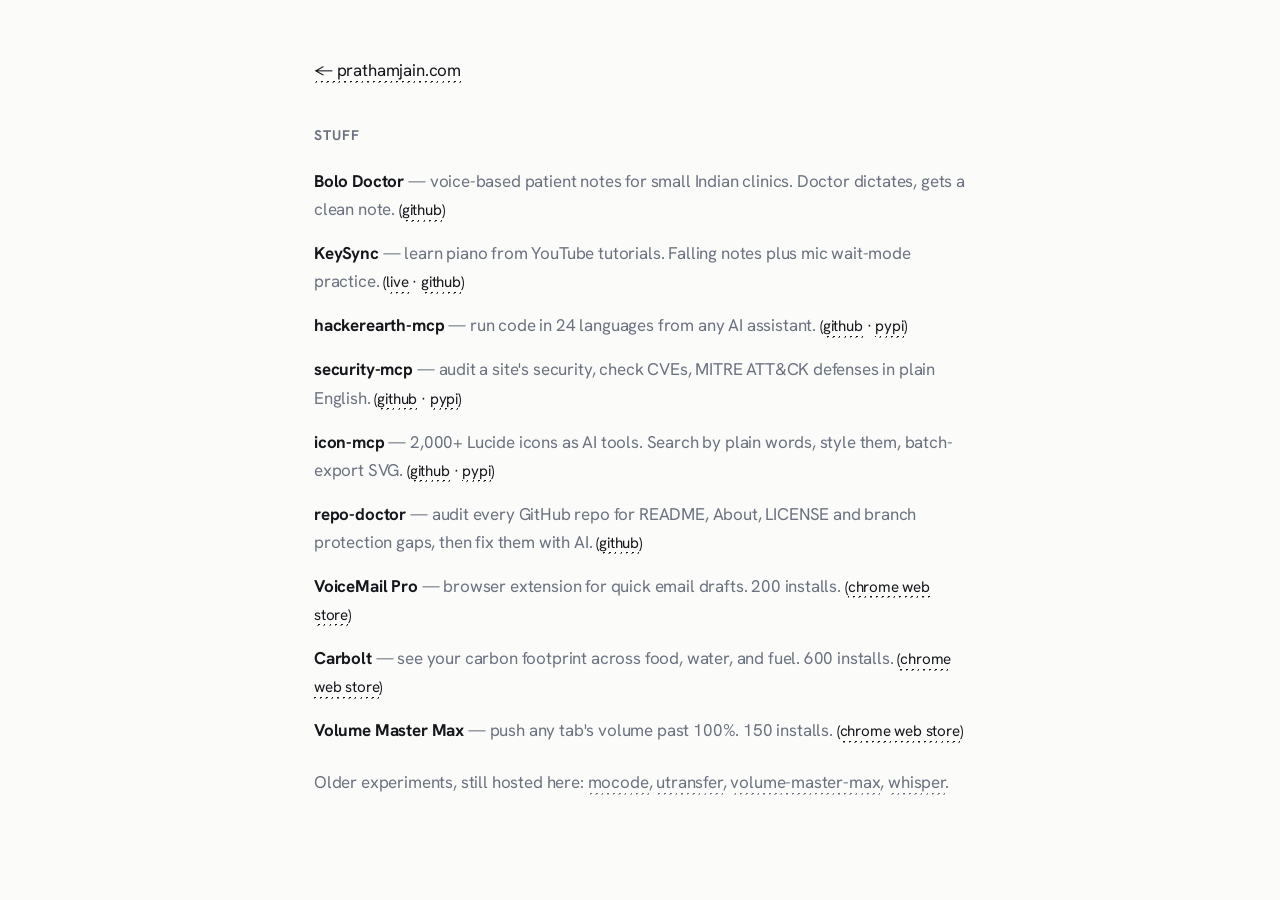
==== projects/index.html @ 096880b2 "top 4 on front page, full list at /projects/" ====
<!DOCTYPE html>
<html lang="en">
<head>
  <meta charset="UTF-8">
  <meta name="viewport" content="width=device-width, initial-scale=1.0">
  <title>Stuff — Pratham Jain</title>
  <meta name="description" content="Everything Pratham Jain has built and shipped.">
  <link rel="icon" type="image/png" sizes="32x32" href="../assets/favicon-32.png">
  <link rel="icon" type="image/png" sizes="16x16" href="../assets/favicon-16.png">
  <link rel="preconnect" href="https://fonts.googleapis.com">
  <link rel="preconnect" href="https://fonts.gstatic.com" crossorigin>
  <link href="https://fonts.googleapis.com/css2?family=Hanken+Grotesk:wght@400;500;600;700;800&display=swap" rel="stylesheet">
  <link rel="stylesheet" href="../styles.css?v=9109211">
</head>
<body>
  <main style="max-width: 700px; margin: 0 auto; padding: 3.5rem 1.5rem 5rem;">
    <p style="margin: 0 0 2.5rem;"><a class="hash-link" href="https://prathamjain.com">← prathamjain.com</a></p>
    <h2 class="section-label">Stuff</h2>
    <div class="stuff-list">
      <p><a class="row-link" href="bolo-doctor/"><strong>Bolo Doctor</strong></a> <span class="dash">—</span> <span class="muted">voice-based patient notes for small Indian clinics. Doctor dictates, gets a clean note.</span> <span class="sub-links">(<a class="hash-link" href="https://github.com/pratham-jain33/Bolo">github</a>)</span></p>
      <p><a class="row-link" href="keysync/"><strong>KeySync</strong></a> <span class="dash">—</span> <span class="muted">learn piano from YouTube tutorials. Falling notes plus mic wait-mode practice.</span> <span class="sub-links">(<a class="hash-link" href="https://keysync-23c2.onrender.com">live</a> · <a class="hash-link" href="https://github.com/pratham-jain33/keysync">github</a>)</span></p>
      <p><a class="row-link" href="hackerearth-mcp/"><strong>hackerearth-mcp</strong></a> <span class="dash">—</span> <span class="muted">run code in 24 languages from any AI assistant.</span> <span class="sub-links">(<a class="hash-link" href="https://github.com/pratham-jain33/hackerearth-mcp">github</a> · <a class="hash-link" href="https://pypi.org/project/hackerearth-mcp/">pypi</a>)</span></p>
      <p><a class="row-link" href="security-mcp/"><strong>security-mcp</strong></a> <span class="dash">—</span> <span class="muted">audit a site's security, check CVEs, MITRE ATT&amp;CK defenses in plain English.</span> <span class="sub-links">(<a class="hash-link" href="https://github.com/pratham-jain33/security-mcp">github</a> · <a class="hash-link" href="https://pypi.org/project/security-mcp/">pypi</a>)</span></p>
      <p><a class="row-link" href="icon-mcp/"><strong>icon-mcp</strong></a> <span class="dash">—</span> <span class="muted">2,000+ Lucide icons as AI tools. Search by plain words, style them, batch-export SVG.</span> <span class="sub-links">(<a class="hash-link" href="https://github.com/pratham-jain33/icon-mcp">github</a> · <a class="hash-link" href="https://pypi.org/project/icon-mcp/">pypi</a>)</span></p>
      <p><a class="row-link" href="repo-doctor/"><strong>repo-doctor</strong></a> <span class="dash">—</span> <span class="muted">audit every GitHub repo for README, About, LICENSE and branch protection gaps, then fix them with AI.</span> <span class="sub-links">(<a class="hash-link" href="https://github.com/pratham-jain33/repo-doctor">github</a>)</span></p>
      <p><a class="row-link" href="voicemail-pro/"><strong>VoiceMail Pro</strong></a> <span class="dash">—</span> <span class="muted">browser extension for quick email drafts. 200 installs.</span> <span class="sub-links">(<a class="hash-link" href="https://chromewebstore.google.com/detail/gcoknlfchabjbiopdjkofamnbhelnokj">chrome web store</a>)</span></p>
      <p><a class="row-link" href="carbolt/"><strong>Carbolt</strong></a> <span class="dash">—</span> <span class="muted">see your carbon footprint across food, water, and fuel. 600 installs.</span> <span class="sub-links">(<a class="hash-link" href="https://chromewebstore.google.com/detail/nihkkhefdoijdmghbmdfmfghnmnenofp">chrome web store</a>)</span></p>
      <p><a class="row-link" href="https://chromewebstore.google.com/detail/nbcibclokfikemjgglglkipbofbfklem"><strong>Volume Master Max</strong></a> <span class="dash">—</span> <span class="muted">push any tab's volume past 100%. 150 installs.</span> <span class="sub-links">(<a class="hash-link" href="https://chromewebstore.google.com/detail/nbcibclokfikemjgglglkipbofbfklem">chrome web store</a>)</span></p>
      <p class="older">Older experiments, still hosted here:
        <a class="hash-link" href="mocode/">mocode</a>,
        <a class="hash-link" href="utransfer/">utransfer</a>,
        <a class="hash-link" href="volume-master-max/">volume-master-max</a>,
        <a class="hash-link" href="whisper/">whisper</a>.
      </p>
    </div>
  </main>
</body>
</html>
---- styles.css ----
/* Pratham Jain — dhravya.dev-inspired design system */
:root {
  --bg: #fbfbf9;
  --ink: #15171c;
  --muted: #6b7280;
  --hairline: #ececea;
  --accent: #2f6bff;
  --accent-soft: rgba(47, 107, 255, 0.07);
  --card: #ffffff;
}

* { box-sizing: border-box; }

html {
  scroll-behavior: smooth;
  -webkit-text-size-adjust: 100%;
}

body {
  margin: 0;
  background: var(--bg);
  color: var(--ink);
  font-family: "Hanken Grotesk", -apple-system, BlinkMacSystemFont, "Segoe UI", sans-serif;
  font-size: 1.0625rem;
  line-height: 1.65;
  letter-spacing: -0.01em;
  -webkit-font-smoothing: antialiased;
  text-rendering: optimizeLegibility;
}

/* ---- film grain ---- */
.grain {
  position: fixed;
  inset: 0;
  z-index: 60;
  pointer-events: none;
  opacity: 0.05;
  background-image: url("data:image/svg+xml,%3Csvg xmlns='http://www.w3.org/2000/svg' width='160' height='160'%3E%3Cfilter id='n'%3E%3CfeTurbulence type='fractalNoise' baseFrequency='0.9' numOctaves='2'/%3E%3C/filter%3E%3Crect width='160' height='160' filter='url(%23n)' opacity='1'/%3E%3C/svg%3E");
}

/* ---- custom cursor: hide native on fine pointers ---- */
@media (pointer: fine) {
  body, body a, body button, body input, body textarea, body canvas {
    cursor: none;
  }
}
.cursor-arrow, .cursor-ring {
  position: fixed;
  top: 0; left: 0;
  z-index: 100;
  pointer-events: none;
  display: none;
}
@media (pointer: fine) {
  .cursor-arrow, .cursor-ring { display: block; }
}
.cursor-arrow {
  transform: translate(-2px, -2px);
  filter: drop-shadow(0 1px 2px rgba(21, 23, 28, 0.25));
  transition: opacity 0.15s ease;
}
.cursor-ring {
  width: 38px; height: 38px;
  border: 2px solid var(--accent);
  border-radius: 50%;
  opacity: 0;
  transform: translate(-50%, -50%) scale(0.6);
  transition: opacity 0.18s ease, transform 0.28s cubic-bezier(0.34, 1.56, 0.64, 1);
}
body.cursor-hover .cursor-arrow { opacity: 0; }
body.cursor-hover .cursor-ring {
  opacity: 1;
  transform: translate(-50%, -50%) scale(1);
  animation: ring-pulse 1.6s ease-in-out infinite;
}
@keyframes ring-pulse {
  0%, 100% { box-shadow: 0 0 0 0 rgba(47, 107, 255, 0.25); }
  50% { box-shadow: 0 0 0 8px rgba(47, 107, 255, 0); }
}
@media (prefers-reduced-motion: reduce) {
  body.cursor-hover .cursor-ring { animation: none; }
}

/* ---- sidebar ---- */
.sidebar {
  position: fixed;
  top: 0; left: 0; bottom: 0;
  width: 168px;
  border-right: 1px solid var(--hairline);
  padding: 2.5rem 0.9rem;
  background: var(--bg);
  z-index: 40;
}
.sidebar nav {
  display: flex;
  flex-direction: column;
  gap: 0.15rem;
}
.nav-item {
  display: flex;
  align-items: center;
  justify-content: space-between;
  gap: 0.6rem;
  padding: 0.55rem 0.7rem;
  border-radius: 10px;
  color: var(--ink);
  text-decoration: none;
  font-size: 0.92rem;
  font-weight: 500;
  transition: background 0.15s ease, color 0.15s ease, transform 0.1s ease;
}
.nav-item svg {
  width: 20px; height: 20px;
  flex-shrink: 0;
  opacity: 0.75;
}
.nav-item:hover { background: var(--accent-soft); }
.nav-item:active { transform: scale(0.96); }
.nav-item.active { color: var(--accent); }
.nav-item.active svg { opacity: 1; }

/* ---- main column ---- */
.content {
  margin-left: 168px;
  max-width: 700px;
  padding: 4.5rem 2rem 5rem;
}

/* ---- hero ---- */
.name-label {
  margin: 0 0 0.75rem;
  color: var(--muted);
  font-size: 1rem;
  font-weight: 500;
}
h1 {
  margin: 0 0 1.25rem;
  font-size: clamp(2.25rem, 5vw, 3rem);
  font-weight: 800;
  letter-spacing: -0.03em;
  line-height: 1.08;
}
.grad {
  background: linear-gradient(100deg, var(--accent), #8b5cf6, var(--accent));
  background-size: 200% auto;
  -webkit-background-clip: text;
  background-clip: text;
  color: transparent;
  animation: grad-pan 7s linear infinite;
}
@keyframes grad-pan {
  to { background-position: 200% center; }
}
@media (prefers-reduced-motion: reduce) {
  .grad { animation: none; }
}
.intro {
  margin: 0 0 1.5rem;
  font-size: 1.1rem;
  max-width: 34rem;
}
.socials {
  display: flex;
  gap: 1.1rem;
  align-items: center;
  margin-bottom: 3rem;
}
.socials a {
  color: var(--muted);
  display: inline-flex;
  transition: color 0.15s ease, transform 0.15s ease;
}
.socials a:hover { color: var(--accent); transform: translateY(-1px); }
.socials svg { width: 21px; height: 21px; }

/* ---- link treatments ---- */
/* body links: diagonal dashed hash-mark underline */
.hash-link {
  color: inherit;
  text-decoration: none;
  background-image: repeating-linear-gradient(-60deg, currentColor 0 1.5px, transparent 1.5px 5px);
  background-size: 100% 1.5px;
  background-repeat: no-repeat;
  background-position: 0 calc(100% - 1px);
  padding-bottom: 2px;
  transition: color 0.15s ease;
}
.hash-link:hover { color: var(--accent); }
/* row links: wipe-in blue underline */
.row-link {
  position: relative;
  color: var(--ink);
  text-decoration: none;
  transition: color 0.18s ease;
}
.row-link::after {
  content: "";
  position: absolute;
  left: 0; bottom: -2px;
  height: 2px; width: 100%;
  background: var(--accent);
  transform: scaleX(0);
  transform-origin: left;
  transition: transform 0.25s ease;
}
.row-link:hover { color: var(--accent); }
.row-link:hover::after { transform: scaleX(1); }
.row-link strong { font-weight: 700; }

/* ---- story bullets ---- */
.story {
  list-style: none;
  margin: 0 0 3.5rem;
  padding: 0;
}
.story li {
  position: relative;
  padding-left: 1.4rem;
  margin-bottom: 1rem;
}
.story li::before {
  content: "•";
  position: absolute;
  left: 0.35rem;
  color: var(--muted);
}

/* ---- sections ---- */
.section { margin-bottom: 3.5rem; }
.section-label {
  margin: 0 0 1.25rem;
  font-size: 0.875rem;
  font-weight: 700;
  text-transform: uppercase;
  letter-spacing: 0.08em;
  color: var(--muted);
}
.writing-note { margin: 0; }
.stuff-list p { margin: 0 0 1rem; }
.stuff-list .dash { color: var(--muted); }
.stuff-list .muted { color: var(--muted); }
.stuff-list .sub-links { font-size: 0.95rem; }
.stuff-list .older { margin-top: 1.5rem; color: var(--muted); }

/* ---- contribution graph ---- */
.contrib-card {
  background: var(--card);
  border: 1px solid var(--hairline);
  border-radius: 12px;
  padding: 1rem 1rem 0.5rem;
  overflow-x: auto;
}
.contrib-card img {
  display: block;
  min-width: 620px;
  width: 100%;
  height: auto;
}
.caption {
  margin: 0.6rem 0 0;
  color: var(--muted);
  font-size: 0.95rem;
}

/* ---- guestbook ---- */
.gb-form {
  display: flex;
  flex-direction: column;
  gap: 0.7rem;
  max-width: 30rem;
  margin: 1.25rem 0 2rem;
}
#gb-canvas {
  width: 100%;
  aspect-ratio: 3 / 1;
  border: 1px dashed var(--hairline);
  border-radius: 12px;
  background: var(--card);
  touch-action: none;
  user-select: none;
  -webkit-user-select: none;
}
#gb-canvas:focus {
  outline: 2px solid var(--accent);
  outline-offset: -1px;
}
.gb-form-row {
  display: flex;
  gap: 0.6rem;
  align-items: stretch;
}
.gb-form-row input {
  flex: 1;
  min-width: 0;
  font: inherit;
  letter-spacing: inherit;
  padding: 0.65rem 0.8rem;
  border: 1px solid var(--hairline);
  border-radius: 10px;
  background: var(--card);
  color: var(--ink);
}
.gb-form-row input:focus {
  outline: 2px solid var(--accent);
  outline-offset: -1px;
  border-color: var(--accent);
}
.gb-form button {
  font: inherit;
  font-weight: 600;
  padding: 0.6rem 1.2rem;
  border: none;
  border-radius: 10px;
  background: var(--accent);
  color: #fff;
  transition: transform 0.1s ease, opacity 0.15s ease;
  white-space: nowrap;
}
.gb-form button:hover { opacity: 0.92; }
.gb-form button:active { transform: scale(0.97); }
.gb-form button:disabled { opacity: 0.55; }
.gb-btn-ghost {
  background: transparent !important;
  color: var(--muted) !important;
  border: 1px solid var(--hairline) !important;
}
.gb-status {
  margin: 0;
  min-height: 1.4em;
  font-size: 0.92rem;
  color: var(--muted);
}
.gb-wall {
  position: relative;
  margin-top: 0.5rem;
}
.gb-sig {
  position: absolute;
  cursor: default;
}
.gb-sig svg {
  display: block;
  width: 100%;
  height: auto;
  overflow: visible;
}
.gb-sig path {
  fill: none;
  stroke: var(--ink);
  stroke-width: 2.6;
  stroke-linecap: round;
  stroke-linejoin: round;
}
.gb-sig:focus {
  outline: 2px dashed var(--accent);
  outline-offset: 4px;
  border-radius: 6px;
}
.gb-legacy {
  border-left: 2px solid var(--hairline);
  padding-left: 0.8rem;
  font-size: 0.9rem;
}
.gb-legacy-name { font-weight: 700; }
.gb-tip {
  position: absolute;
  transform: translate(-50%, -115%);
  padding: 0.35rem 0.7rem;
  border-radius: 999px;
  background: var(--ink);
  color: #fff;
  font-size: 0.82rem;
  font-weight: 600;
  white-space: nowrap;
  pointer-events: none;
  z-index: 5;
}
.gb-empty { color: var(--muted); }

/* ---- footer ---- */
.footer {
  display: flex;
  justify-content: space-between;
  align-items: center;
  flex-wrap: wrap;
  gap: 1rem;
  padding-top: 2rem;
  border-top: 1px solid var(--hairline);
  color: var(--muted);
  font-size: 0.95rem;
}

/* ---- mobile: bottom tab bar ---- */
@media (max-width: 760px) {
  .sidebar {
    top: auto; bottom: 0; left: 0; right: 0;
    width: auto; height: 62px;
    border-right: none;
    border-top: 1px solid var(--hairline);
    padding: 0 0.5rem;
    display: flex;
    align-items: center;
  }
  .sidebar nav {
    flex-direction: row;
    justify-content: space-around;
    width: 100%;
  }
  .nav-item {
    flex-direction: column;
    gap: 0.15rem;
    font-size: 0.68rem;
    padding: 0.4rem 0.6rem;
  }
  .nav-item svg { width: 19px; height: 19px; }
  .content {
    margin-left: 0;
    padding: 2.5rem 1.25rem 6.5rem;
  }
  h1 { font-size: 2.1rem; }
}
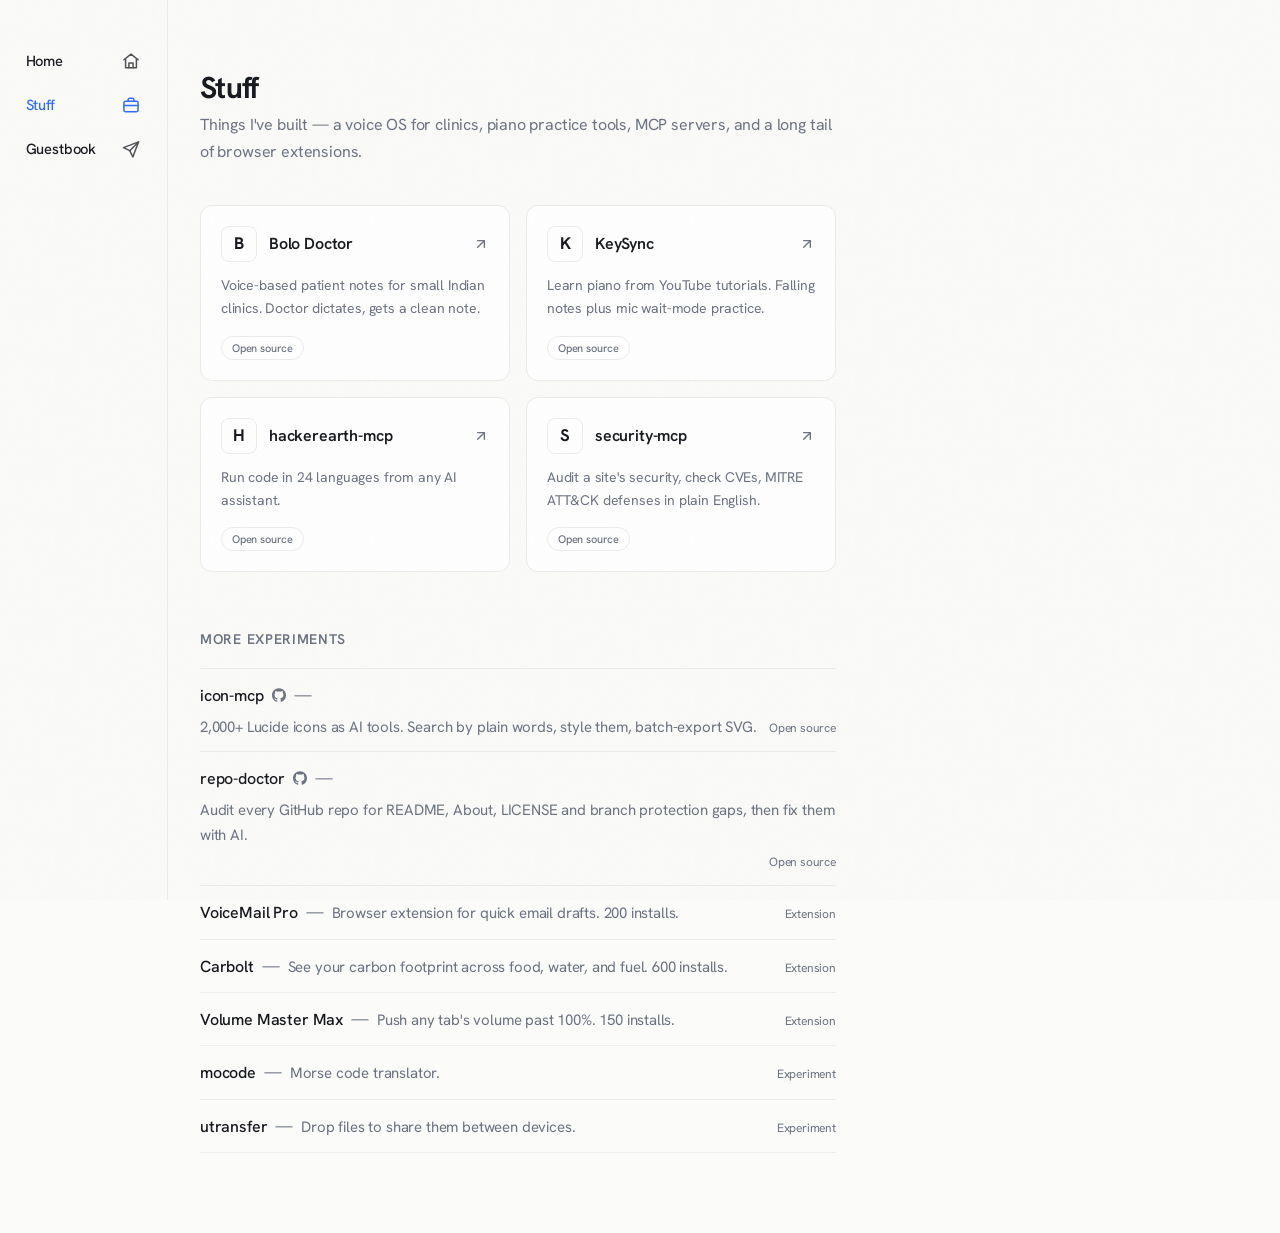
==== commit 183a13b4: "rebuild /projects/ in dhravya.dev/stuff style: featured cards + experiments list + sidebar + cursor" ====
--- a/projects/index.html
+++ b/projects/index.html
@@ -4,35 +4,179 @@
   <meta charset="UTF-8">
   <meta name="viewport" content="width=device-width, initial-scale=1.0">
   <title>Stuff — Pratham Jain</title>
-  <meta name="description" content="Everything Pratham Jain has built and shipped.">
+  <meta name="description" content="Things I've built — a voice OS for clinics, piano practice tools, MCP servers, and a long tail of browser extensions.">
   <link rel="icon" type="image/png" sizes="32x32" href="../assets/favicon-32.png">
   <link rel="icon" type="image/png" sizes="16x16" href="../assets/favicon-16.png">
+  <link rel="apple-touch-icon" href="../assets/apple-touch-icon.png">
   <link rel="preconnect" href="https://fonts.googleapis.com">
   <link rel="preconnect" href="https://fonts.gstatic.com" crossorigin>
   <link href="https://fonts.googleapis.com/css2?family=Hanken+Grotesk:wght@400;500;600;700;800&display=swap" rel="stylesheet">
   <link rel="stylesheet" href="../styles.css?v=9109211">
+  <style>
+    .page-title { font-size: 30px; font-weight: 700; letter-spacing: -0.025em; margin: 0 0 0.5rem; }
+    .page-sub { color: var(--muted); font-size: 1rem; margin: 0 0 2.5rem; }
+    .feat-grid { display: grid; grid-template-columns: 1fr 1fr; gap: 1rem; margin-bottom: 3.5rem; }
+    .feat-card {
+      display: block; text-decoration: none; color: var(--ink);
+      border: 1px solid var(--hairline); border-radius: 12px; padding: 20px;
+      background: var(--card); transition: border-color 0.2s ease;
+    }
+    .feat-card:hover { border-color: var(--accent); }
+    .feat-top { display: flex; align-items: center; gap: 0.75rem; margin-bottom: 0.75rem; }
+    .logo-tile {
+      width: 36px; height: 36px; border-radius: 8px; flex-shrink: 0;
+      border: 1px solid var(--hairline); background: #fff;
+      display: flex; align-items: center; justify-content: center;
+      font-weight: 700; font-size: 1.05rem; color: var(--ink);
+    }
+    .feat-name { font-weight: 600; font-size: 16px; }
+    .feat-arrow { margin-left: auto; width: 16px; height: 16px; color: var(--muted); flex-shrink: 0; transition: color 0.2s ease, transform 0.2s ease; }
+    .feat-card:hover .feat-arrow { color: var(--accent); transform: translate(2px, -2px); }
+    .feat-desc { color: var(--muted); font-size: 14px; line-height: 1.625; margin: 0 0 0.75rem; }
+    .pill {
+      display: inline-block; font-size: 11px; font-weight: 500;
+      padding: 2px 10px; border-radius: 999px;
+      border: 1px solid var(--hairline); color: var(--muted); background: transparent;
+    }
+    .more-label {
+      font-size: 14px; font-weight: 600; text-transform: uppercase;
+      letter-spacing: 0.05em; color: var(--muted); margin: 0 0 1rem;
+    }
+    .exp-row {
+      display: flex; align-items: baseline; flex-wrap: wrap;
+      gap: 0.35rem 0.5rem; padding: 0.75rem 0;
+      border-top: 1px solid var(--hairline);
+    }
+    .exp-row:last-child { border-bottom: 1px solid var(--hairline); }
+    .exp-name { font-weight: 500; font-size: 16px; white-space: nowrap; }
+    .gh-ic { width: 14px; height: 14px; color: var(--muted); flex-shrink: 0; align-self: center; }
+    .exp-dash { color: var(--muted); }
+    .exp-desc { color: var(--muted); font-size: 15px; }
+    .exp-tag { margin-left: auto; font-size: 12px; color: var(--muted); white-space: nowrap; }
+    @media (max-width: 760px) {
+      .feat-grid { grid-template-columns: 1fr; }
+    }
+  </style>
 </head>
 <body>
-  <main style="max-width: 700px; margin: 0 auto; padding: 3.5rem 1.5rem 5rem;">
-    <p style="margin: 0 0 2.5rem;"><a class="hash-link" href="https://prathamjain.com">← prathamjain.com</a></p>
-    <h2 class="section-label">Stuff</h2>
-    <div class="stuff-list">
-      <p><a class="row-link" href="bolo-doctor/"><strong>Bolo Doctor</strong></a> <span class="dash">—</span> <span class="muted">voice-based patient notes for small Indian clinics. Doctor dictates, gets a clean note.</span> <span class="sub-links">(<a class="hash-link" href="https://github.com/pratham-jain33/Bolo">github</a>)</span></p>
-      <p><a class="row-link" href="keysync/"><strong>KeySync</strong></a> <span class="dash">—</span> <span class="muted">learn piano from YouTube tutorials. Falling notes plus mic wait-mode practice.</span> <span class="sub-links">(<a class="hash-link" href="https://keysync-23c2.onrender.com">live</a> · <a class="hash-link" href="https://github.com/pratham-jain33/keysync">github</a>)</span></p>
-      <p><a class="row-link" href="hackerearth-mcp/"><strong>hackerearth-mcp</strong></a> <span class="dash">—</span> <span class="muted">run code in 24 languages from any AI assistant.</span> <span class="sub-links">(<a class="hash-link" href="https://github.com/pratham-jain33/hackerearth-mcp">github</a> · <a class="hash-link" href="https://pypi.org/project/hackerearth-mcp/">pypi</a>)</span></p>
-      <p><a class="row-link" href="security-mcp/"><strong>security-mcp</strong></a> <span class="dash">—</span> <span class="muted">audit a site's security, check CVEs, MITRE ATT&amp;CK defenses in plain English.</span> <span class="sub-links">(<a class="hash-link" href="https://github.com/pratham-jain33/security-mcp">github</a> · <a class="hash-link" href="https://pypi.org/project/security-mcp/">pypi</a>)</span></p>
-      <p><a class="row-link" href="icon-mcp/"><strong>icon-mcp</strong></a> <span class="dash">—</span> <span class="muted">2,000+ Lucide icons as AI tools. Search by plain words, style them, batch-export SVG.</span> <span class="sub-links">(<a class="hash-link" href="https://github.com/pratham-jain33/icon-mcp">github</a> · <a class="hash-link" href="https://pypi.org/project/icon-mcp/">pypi</a>)</span></p>
-      <p><a class="row-link" href="repo-doctor/"><strong>repo-doctor</strong></a> <span class="dash">—</span> <span class="muted">audit every GitHub repo for README, About, LICENSE and branch protection gaps, then fix them with AI.</span> <span class="sub-links">(<a class="hash-link" href="https://github.com/pratham-jain33/repo-doctor">github</a>)</span></p>
-      <p><a class="row-link" href="voicemail-pro/"><strong>VoiceMail Pro</strong></a> <span class="dash">—</span> <span class="muted">browser extension for quick email drafts. 200 installs.</span> <span class="sub-links">(<a class="hash-link" href="https://chromewebstore.google.com/detail/gcoknlfchabjbiopdjkofamnbhelnokj">chrome web store</a>)</span></p>
-      <p><a class="row-link" href="carbolt/"><strong>Carbolt</strong></a> <span class="dash">—</span> <span class="muted">see your carbon footprint across food, water, and fuel. 600 installs.</span> <span class="sub-links">(<a class="hash-link" href="https://chromewebstore.google.com/detail/nihkkhefdoijdmghbmdfmfghnmnenofp">chrome web store</a>)</span></p>
-      <p><a class="row-link" href="https://chromewebstore.google.com/detail/nbcibclokfikemjgglglkipbofbfklem"><strong>Volume Master Max</strong></a> <span class="dash">—</span> <span class="muted">push any tab's volume past 100%. 150 installs.</span> <span class="sub-links">(<a class="hash-link" href="https://chromewebstore.google.com/detail/nbcibclokfikemjgglglkipbofbfklem">chrome web store</a>)</span></p>
-      <p class="older">Older experiments, still hosted here:
-        <a class="hash-link" href="mocode/">mocode</a>,
-        <a class="hash-link" href="utransfer/">utransfer</a>,
-        <a class="hash-link" href="volume-master-max/">volume-master-max</a>,
-        <a class="hash-link" href="whisper/">whisper</a>.
-      </p>
+
+  <div class="grain" aria-hidden="true"></div>
+  <div class="cursor-arrow" aria-hidden="true">
+    <svg width="22" height="22" viewBox="0 0 24 24" fill="none">
+      <path d="M5 3l14 7.5L12.5 12 11 19.5 5 3z" fill="#2f6bff" stroke="#ffffff" stroke-width="1.6" stroke-linejoin="round"/>
+    </svg>
+  </div>
+  <div class="cursor-ring" aria-hidden="true"></div>
+
+  <aside class="sidebar">
+    <nav>
+      <a href="../" class="nav-item">
+        <span>Home</span>
+        <svg viewBox="0 0 24 24" fill="none" stroke="currentColor" stroke-width="1.8" stroke-linecap="round" stroke-linejoin="round"><path d="M3.5 10.5L12 3.8l8.5 6.7"/><path d="M5.5 9.5V20h13V9.5"/><path d="M9.5 20v-5.5h5V20"/></svg>
+      </a>
+      <a href="./" class="nav-item active">
+        <span>Stuff</span>
+        <svg viewBox="0 0 24 24" fill="none" stroke="currentColor" stroke-width="1.8" stroke-linecap="round" stroke-linejoin="round"><rect x="3.5" y="7.5" width="17" height="12.5" rx="2"/><path d="M8.5 7.5V6a2 2 0 012-2h3a2 2 0 012 2v1.5"/><path d="M3.5 12.5h17"/></svg>
+      </a>
+      <a href="../#guestbook" class="nav-item">
+        <span>Guestbook</span>
+        <svg viewBox="0 0 24 24" fill="none" stroke="currentColor" stroke-width="1.8" stroke-linecap="round" stroke-linejoin="round"><path d="M21 3.5L10.5 14"/><path d="M21 3.5l-6.8 18-3.7-7.5L3 10.3z"/></svg>
+      </a>
+    </nav>
+  </aside>
+
+  <main class="content">
+    <h1 class="page-title">Stuff</h1>
+    <p class="page-sub">Things I've built — a voice OS for clinics, piano practice tools, MCP servers, and a long tail of browser extensions.</p>
+
+    <div class="feat-grid">
+      <a class="feat-card" href="bolo-doctor/">
+        <div class="feat-top">
+          <span class="logo-tile">B</span>
+          <span class="feat-name">Bolo Doctor</span>
+          <svg class="feat-arrow" viewBox="0 0 24 24" fill="none" stroke="currentColor" stroke-width="2" stroke-linecap="round" stroke-linejoin="round"><path d="M7 17L17 7"/><path d="M7 7h10v10"/></svg>
+        </div>
+        <p class="feat-desc">Voice-based patient notes for small Indian clinics. Doctor dictates, gets a clean note.</p>
+        <span class="pill">Open source</span>
+      </a>
+      <a class="feat-card" href="keysync/">
+        <div class="feat-top">
+          <span class="logo-tile">K</span>
+          <span class="feat-name">KeySync</span>
+          <svg class="feat-arrow" viewBox="0 0 24 24" fill="none" stroke="currentColor" stroke-width="2" stroke-linecap="round" stroke-linejoin="round"><path d="M7 17L17 7"/><path d="M7 7h10v10"/></svg>
+        </div>
+        <p class="feat-desc">Learn piano from YouTube tutorials. Falling notes plus mic wait-mode practice.</p>
+        <span class="pill">Open source</span>
+      </a>
+      <a class="feat-card" href="hackerearth-mcp/">
+        <div class="feat-top">
+          <span class="logo-tile">H</span>
+          <span class="feat-name">hackerearth-mcp</span>
+          <svg class="feat-arrow" viewBox="0 0 24 24" fill="none" stroke="currentColor" stroke-width="2" stroke-linecap="round" stroke-linejoin="round"><path d="M7 17L17 7"/><path d="M7 7h10v10"/></svg>
+        </div>
+        <p class="feat-desc">Run code in 24 languages from any AI assistant.</p>
+        <span class="pill">Open source</span>
+      </a>
+      <a class="feat-card" href="security-mcp/">
+        <div class="feat-top">
+          <span class="logo-tile">S</span>
+          <span class="feat-name">security-mcp</span>
+          <svg class="feat-arrow" viewBox="0 0 24 24" fill="none" stroke="currentColor" stroke-width="2" stroke-linecap="round" stroke-linejoin="round"><path d="M7 17L17 7"/><path d="M7 7h10v10"/></svg>
+        </div>
+        <p class="feat-desc">Audit a site's security, check CVEs, MITRE ATT&amp;CK defenses in plain English.</p>
+        <span class="pill">Open source</span>
+      </a>
+    </div>
+
+    <h2 class="more-label">More experiments</h2>
+    <div class="exp-list">
+      <div class="exp-row">
+        <a class="row-link exp-name" href="icon-mcp/">icon-mcp</a>
+        <svg class="gh-ic" viewBox="0 0 24 24" fill="currentColor"><path d="M12 .297c-6.63 0-12 5.373-12 12 0 5.303 3.438 9.8 8.205 11.385.6.113.82-.258.82-.577 0-.285-.01-1.04-.015-2.04-3.338.724-4.042-1.61-4.042-1.61C4.422 18.07 3.633 17.7 3.633 17.7c-1.087-.744.084-.729.084-.729 1.205.084 1.838 1.236 1.838 1.236 1.07 1.835 2.809 1.305 3.495.998.108-.776.417-1.305.76-1.605-2.665-.3-5.466-1.332-5.466-5.93 0-1.31.465-2.38 1.235-3.22-.135-.303-.54-1.523.105-3.176 0 0 1.005-.322 3.3 1.23.96-.267 1.98-.399 3-.405 1.02.006 2.04.138 3 .405 2.28-1.552 3.285-1.23 3.285-1.23.645 1.653.24 2.873.12 3.176.765.84 1.23 1.91 1.23 3.22 0 4.61-2.805 5.625-5.475 5.92.42.36.81 1.096.81 2.22 0 1.606-.015 2.896-.015 3.286 0 .315.21.69.825.57C20.565 22.092 24 17.592 24 12.297c0-6.627-5.373-12-12-12"/></svg>
+        <span class="exp-dash">—</span>
+        <span class="exp-desc">2,000+ Lucide icons as AI tools. Search by plain words, style them, batch-export SVG.</span>
+        <span class="exp-tag">Open source</span>
+      </div>
+      <div class="exp-row">
+        <a class="row-link exp-name" href="repo-doctor/">repo-doctor</a>
+        <svg class="gh-ic" viewBox="0 0 24 24" fill="currentColor"><path d="M12 .297c-6.63 0-12 5.373-12 12 0 5.303 3.438 9.8 8.205 11.385.6.113.82-.258.82-.577 0-.285-.01-1.04-.015-2.04-3.338.724-4.042-1.61-4.042-1.61C4.422 18.07 3.633 17.7 3.633 17.7c-1.087-.744.084-.729.084-.729 1.205.084 1.838 1.236 1.838 1.236 1.07 1.835 2.809 1.305 3.495.998.108-.776.417-1.305.76-1.605-2.665-.3-5.466-1.332-5.466-5.93 0-1.31.465-2.38 1.235-3.22-.135-.303-.54-1.523.105-3.176 0 0 1.005-.322 3.3 1.23.96-.267 1.98-.399 3-.405 1.02.006 2.04.138 3 .405 2.28-1.552 3.285-1.23 3.285-1.23.645 1.653.24 2.873.12 3.176.765.84 1.23 1.91 1.23 3.22 0 4.61-2.805 5.625-5.475 5.92.42.36.81 1.096.81 2.22 0 1.606-.015 2.896-.015 3.286 0 .315.21.69.825.57C20.565 22.092 24 17.592 24 12.297c0-6.627-5.373-12-12-12"/></svg>
+        <span class="exp-dash">—</span>
+        <span class="exp-desc">Audit every GitHub repo for README, About, LICENSE and branch protection gaps, then fix them with AI.</span>
+        <span class="exp-tag">Open source</span>
+      </div>
+      <div class="exp-row">
+        <a class="row-link exp-name" href="voicemail-pro/">VoiceMail Pro</a>
+        <span class="exp-dash">—</span>
+        <span class="exp-desc">Browser extension for quick email drafts. 200 installs.</span>
+        <span class="exp-tag">Extension</span>
+      </div>
+      <div class="exp-row">
+        <a class="row-link exp-name" href="carbolt/">Carbolt</a>
+        <span class="exp-dash">—</span>
+        <span class="exp-desc">See your carbon footprint across food, water, and fuel. 600 installs.</span>
+        <span class="exp-tag">Extension</span>
+      </div>
+      <div class="exp-row">
+        <a class="row-link exp-name" href="https://chromewebstore.google.com/detail/nbcibclokfikemjgglglkipbofbfklem">Volume Master Max</a>
+        <span class="exp-dash">—</span>
+        <span class="exp-desc">Push any tab's volume past 100%. 150 installs.</span>
+        <span class="exp-tag">Extension</span>
+      </div>
+      <div class="exp-row">
+        <a class="row-link exp-name" href="mocode/">mocode</a>
+        <span class="exp-dash">—</span>
+        <span class="exp-desc">Morse code translator.</span>
+        <span class="exp-tag">Experiment</span>
+      </div>
+      <div class="exp-row">
+        <a class="row-link exp-name" href="utransfer/">utransfer</a>
+        <span class="exp-dash">—</span>
+        <span class="exp-desc">Drop files to share them between devices.</span>
+        <span class="exp-tag">Experiment</span>
+      </div>
     </div>
   </main>
+
+  <script src="../cursor.js"></script>
 </body>
 </html>
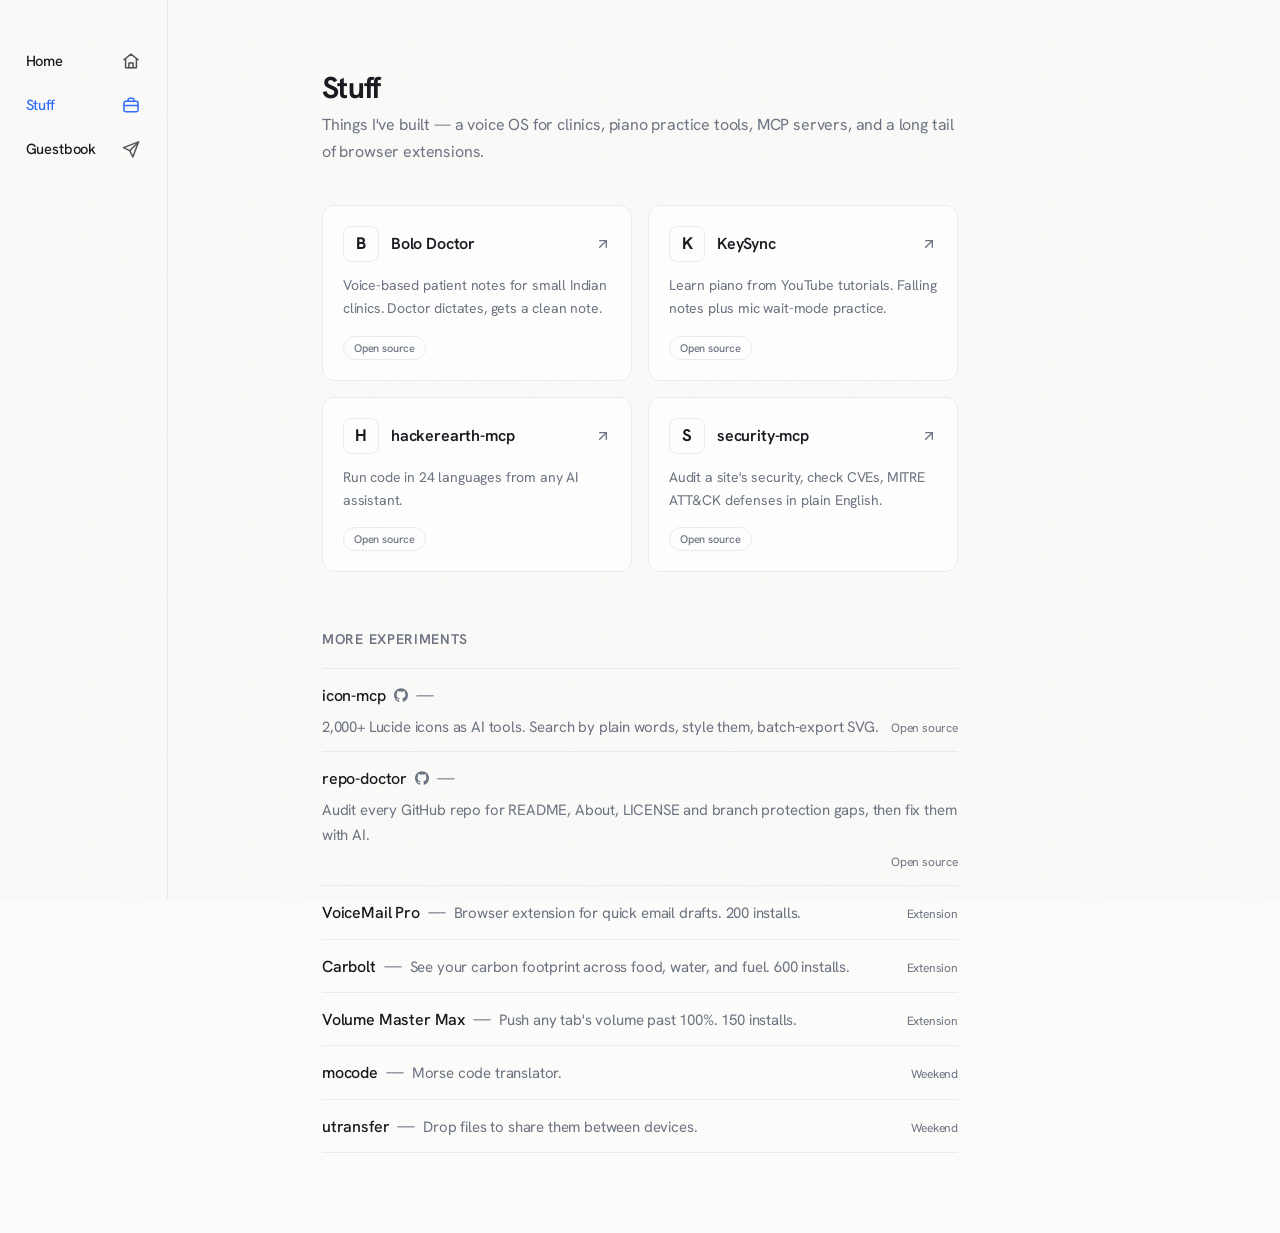
==== commit 0b34cc89: "tag mocode and utransfer as Weekend" ====
--- a/projects/index.html
+++ b/projects/index.html
@@ -11,7 +11,7 @@
   <link rel="preconnect" href="https://fonts.googleapis.com">
   <link rel="preconnect" href="https://fonts.gstatic.com" crossorigin>
   <link href="https://fonts.googleapis.com/css2?family=Hanken+Grotesk:wght@400;500;600;700;800&display=swap" rel="stylesheet">
-  <link rel="stylesheet" href="../styles.css?v=9109211">
+  <link rel="stylesheet" href="../styles.css?v=09892dd">
   <style>
     .page-title { font-size: 30px; font-weight: 700; letter-spacing: -0.025em; margin: 0 0 0.5rem; }
     .page-sub { color: var(--muted); font-size: 1rem; margin: 0 0 2.5rem; }
@@ -166,13 +166,13 @@
         <a class="row-link exp-name" href="mocode/">mocode</a>
         <span class="exp-dash">—</span>
         <span class="exp-desc">Morse code translator.</span>
-        <span class="exp-tag">Experiment</span>
+        <span class="exp-tag">Weekend</span>
       </div>
       <div class="exp-row">
         <a class="row-link exp-name" href="utransfer/">utransfer</a>
         <span class="exp-dash">—</span>
         <span class="exp-desc">Drop files to share them between devices.</span>
-        <span class="exp-tag">Experiment</span>
+        <span class="exp-tag">Weekend</span>
       </div>
     </div>
   </main>
--- a/styles.css
+++ b/styles.css
@@ -119,11 +119,19 @@
 .nav-item.active { color: var(--accent); }
 .nav-item.active svg { opacity: 1; }
 
-/* ---- main column ---- */
+/* ---- main column: centered like dhravya.dev, sidebar stays fixed ---- */
 .content {
-  margin-left: 168px;
+  margin-left: auto;
+  margin-right: auto;
   max-width: 700px;
   padding: 4.5rem 2rem 5rem;
+}
+/* narrower desktop: dock left of the sidebar again so nothing tucks under it */
+@media (max-width: 1100px) {
+  .content {
+    margin-left: 168px;
+    margin-right: 0;
+  }
 }
 
 /* ---- hero ---- */
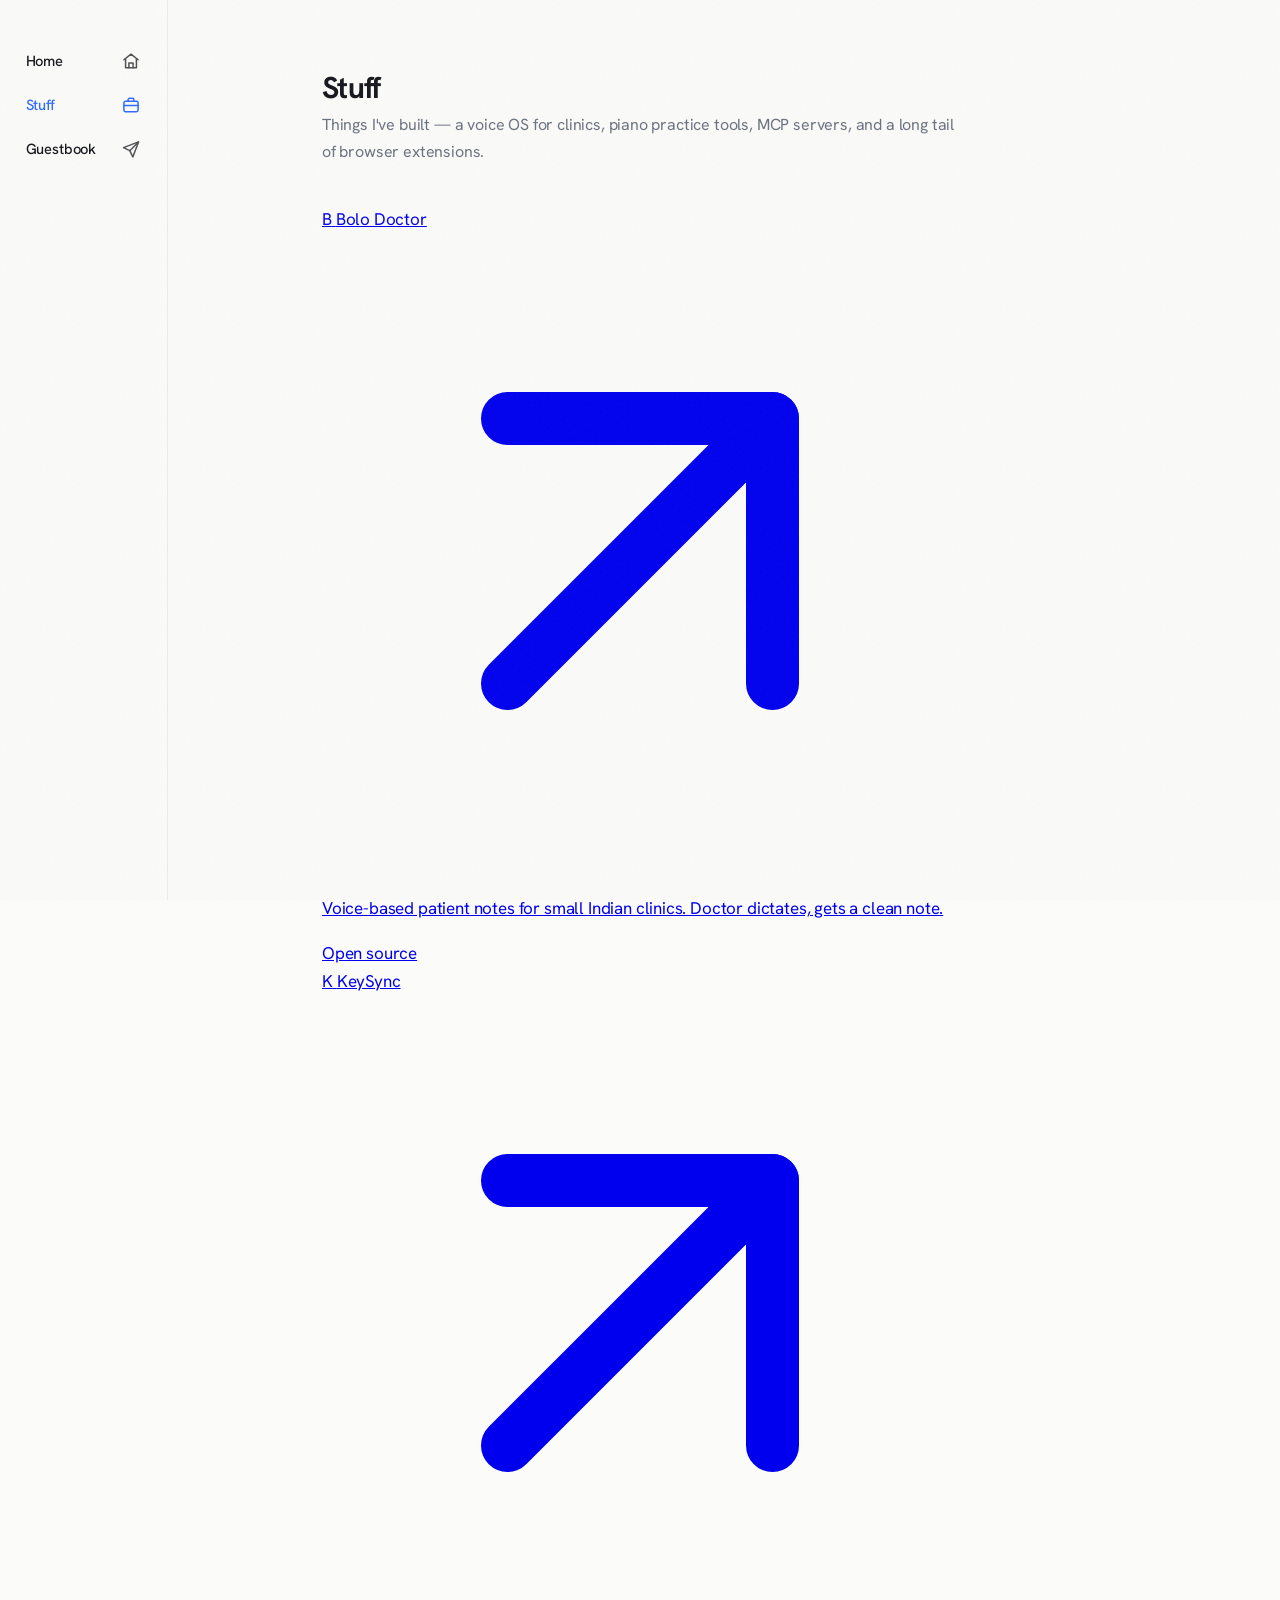
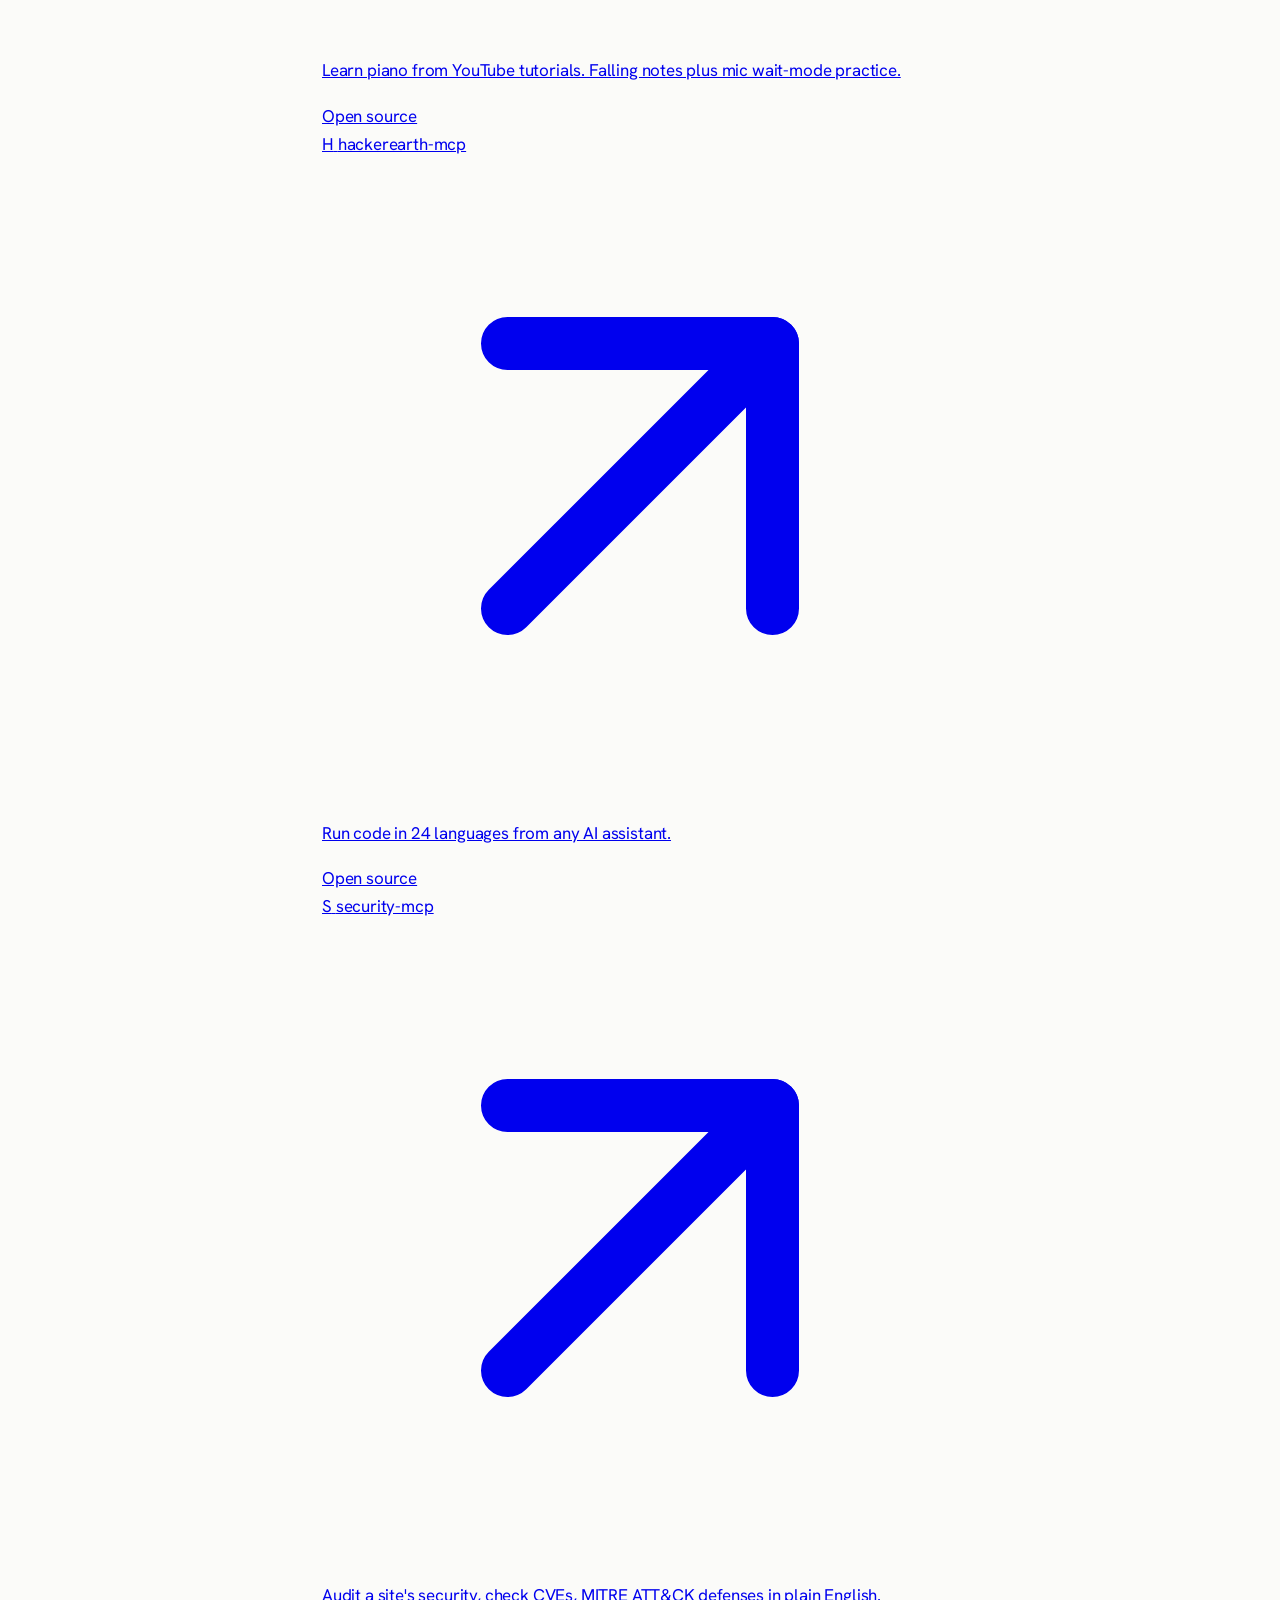
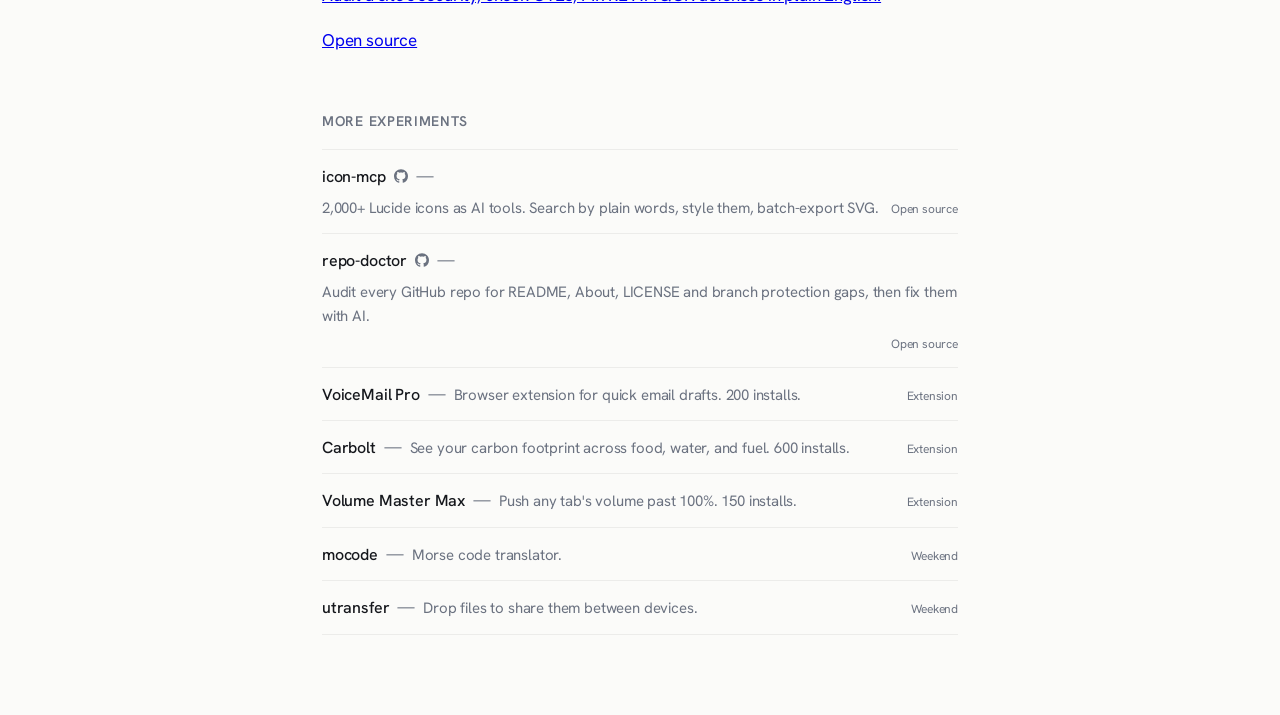
==== commit 79d7aeef: "bump styles.css version" ====
--- a/projects/index.html
+++ b/projects/index.html
@@ -11,33 +11,11 @@
   <link rel="preconnect" href="https://fonts.googleapis.com">
   <link rel="preconnect" href="https://fonts.gstatic.com" crossorigin>
   <link href="https://fonts.googleapis.com/css2?family=Hanken+Grotesk:wght@400;500;600;700;800&display=swap" rel="stylesheet">
-  <link rel="stylesheet" href="../styles.css?v=09892dd">
+  <link rel="stylesheet" href="../styles.css?v=d8040b9">
   <style>
     .page-title { font-size: 30px; font-weight: 700; letter-spacing: -0.025em; margin: 0 0 0.5rem; }
     .page-sub { color: var(--muted); font-size: 1rem; margin: 0 0 2.5rem; }
-    .feat-grid { display: grid; grid-template-columns: 1fr 1fr; gap: 1rem; margin-bottom: 3.5rem; }
-    .feat-card {
-      display: block; text-decoration: none; color: var(--ink);
-      border: 1px solid var(--hairline); border-radius: 12px; padding: 20px;
-      background: var(--card); transition: border-color 0.2s ease;
-    }
-    .feat-card:hover { border-color: var(--accent); }
-    .feat-top { display: flex; align-items: center; gap: 0.75rem; margin-bottom: 0.75rem; }
-    .logo-tile {
-      width: 36px; height: 36px; border-radius: 8px; flex-shrink: 0;
-      border: 1px solid var(--hairline); background: #fff;
-      display: flex; align-items: center; justify-content: center;
-      font-weight: 700; font-size: 1.05rem; color: var(--ink);
-    }
-    .feat-name { font-weight: 600; font-size: 16px; }
-    .feat-arrow { margin-left: auto; width: 16px; height: 16px; color: var(--muted); flex-shrink: 0; transition: color 0.2s ease, transform 0.2s ease; }
-    .feat-card:hover .feat-arrow { color: var(--accent); transform: translate(2px, -2px); }
-    .feat-desc { color: var(--muted); font-size: 14px; line-height: 1.625; margin: 0 0 0.75rem; }
-    .pill {
-      display: inline-block; font-size: 11px; font-weight: 500;
-      padding: 2px 10px; border-radius: 999px;
-      border: 1px solid var(--hairline); color: var(--muted); background: transparent;
-    }
+    .feat-grid { margin-bottom: 3.5rem; }
     .more-label {
       font-size: 14px; font-weight: 600; text-transform: uppercase;
       letter-spacing: 0.05em; color: var(--muted); margin: 0 0 1rem;
@@ -53,9 +31,6 @@
     .exp-dash { color: var(--muted); }
     .exp-desc { color: var(--muted); font-size: 15px; }
     .exp-tag { margin-left: auto; font-size: 12px; color: var(--muted); white-space: nowrap; }
-    @media (max-width: 760px) {
-      .feat-grid { grid-template-columns: 1fr; }
-    }
   </style>
 </head>
 <body>
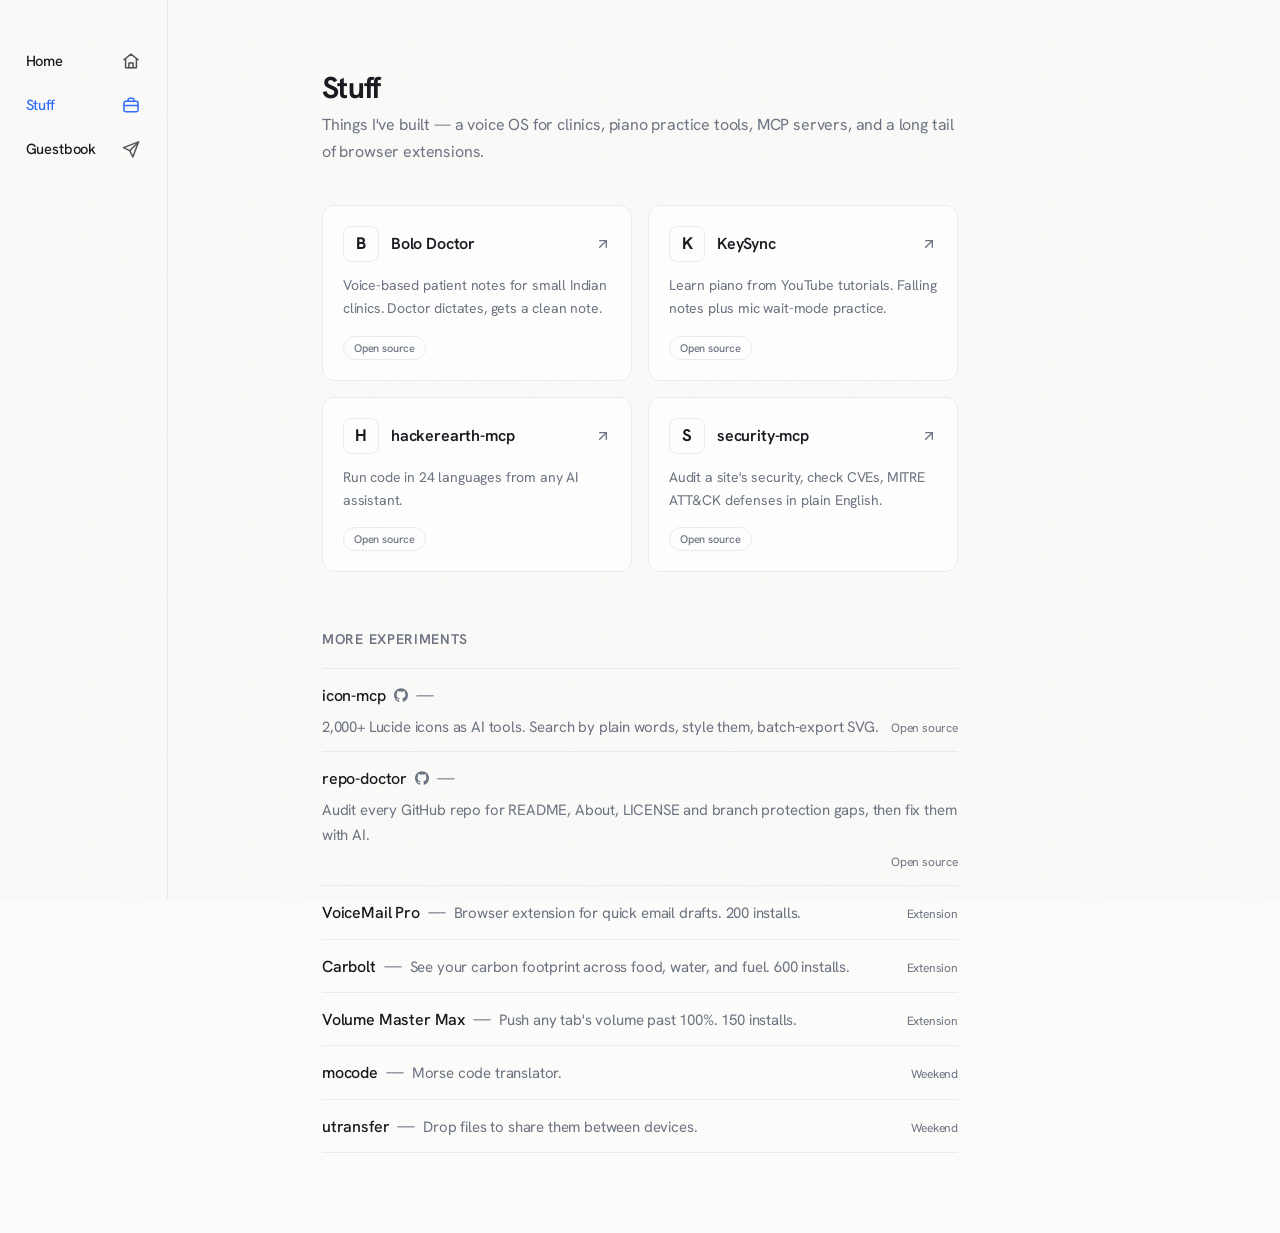
==== commit d8040b93: "home stuff section uses featured cards like dhravya.dev; card css moved to styles.css" ====
--- a/projects/index.html
+++ b/projects/index.html
@@ -11,7 +11,7 @@
   <link rel="preconnect" href="https://fonts.googleapis.com">
   <link rel="preconnect" href="https://fonts.gstatic.com" crossorigin>
   <link href="https://fonts.googleapis.com/css2?family=Hanken+Grotesk:wght@400;500;600;700;800&display=swap" rel="stylesheet">
-  <link rel="stylesheet" href="../styles.css?v=d8040b9">
+  <link rel="stylesheet" href="../styles.css?v=09892dd">
   <style>
     .page-title { font-size: 30px; font-weight: 700; letter-spacing: -0.025em; margin: 0 0 0.5rem; }
     .page-sub { color: var(--muted); font-size: 1rem; margin: 0 0 2.5rem; }
--- a/styles.css
+++ b/styles.css
@@ -250,7 +250,33 @@
 .stuff-list .sub-links { font-size: 0.95rem; }
 .stuff-list .older { margin-top: 1.5rem; color: var(--muted); }
 
-/* ---- contribution graph ---- */
+/* ---- featured project cards (home + /projects/) ---- */
+.feat-grid { display: grid; grid-template-columns: 1fr 1fr; gap: 1rem; margin-bottom: 2rem; }
+.feat-card {
+  display: block; text-decoration: none; color: var(--ink);
+  border: 1px solid var(--hairline); border-radius: 12px; padding: 20px;
+  background: var(--card); transition: border-color 0.2s ease;
+}
+.feat-card:hover { border-color: var(--accent); }
+.feat-top { display: flex; align-items: center; gap: 0.75rem; margin-bottom: 0.75rem; }
+.logo-tile {
+  width: 36px; height: 36px; border-radius: 8px; flex-shrink: 0;
+  border: 1px solid var(--hairline); background: #fff;
+  display: flex; align-items: center; justify-content: center;
+  font-weight: 700; font-size: 1.05rem; color: var(--ink);
+}
+.feat-name { font-weight: 600; font-size: 16px; }
+.feat-arrow { margin-left: auto; width: 16px; height: 16px; color: var(--muted); flex-shrink: 0; transition: color 0.2s ease, transform 0.2s ease; }
+.feat-card:hover .feat-arrow { color: var(--accent); transform: translate(2px, -2px); }
+.feat-desc { color: var(--muted); font-size: 14px; line-height: 1.625; margin: 0 0 0.75rem; }
+.pill {
+  display: inline-block; font-size: 11px; font-weight: 500;
+  padding: 2px 10px; border-radius: 999px;
+  border: 1px solid var(--hairline); color: var(--muted); background: transparent;
+}
+@media (max-width: 760px) {
+  .feat-grid { grid-template-columns: 1fr; }
+}
 .contrib-card {
   background: var(--card);
   border: 1px solid var(--hairline);
